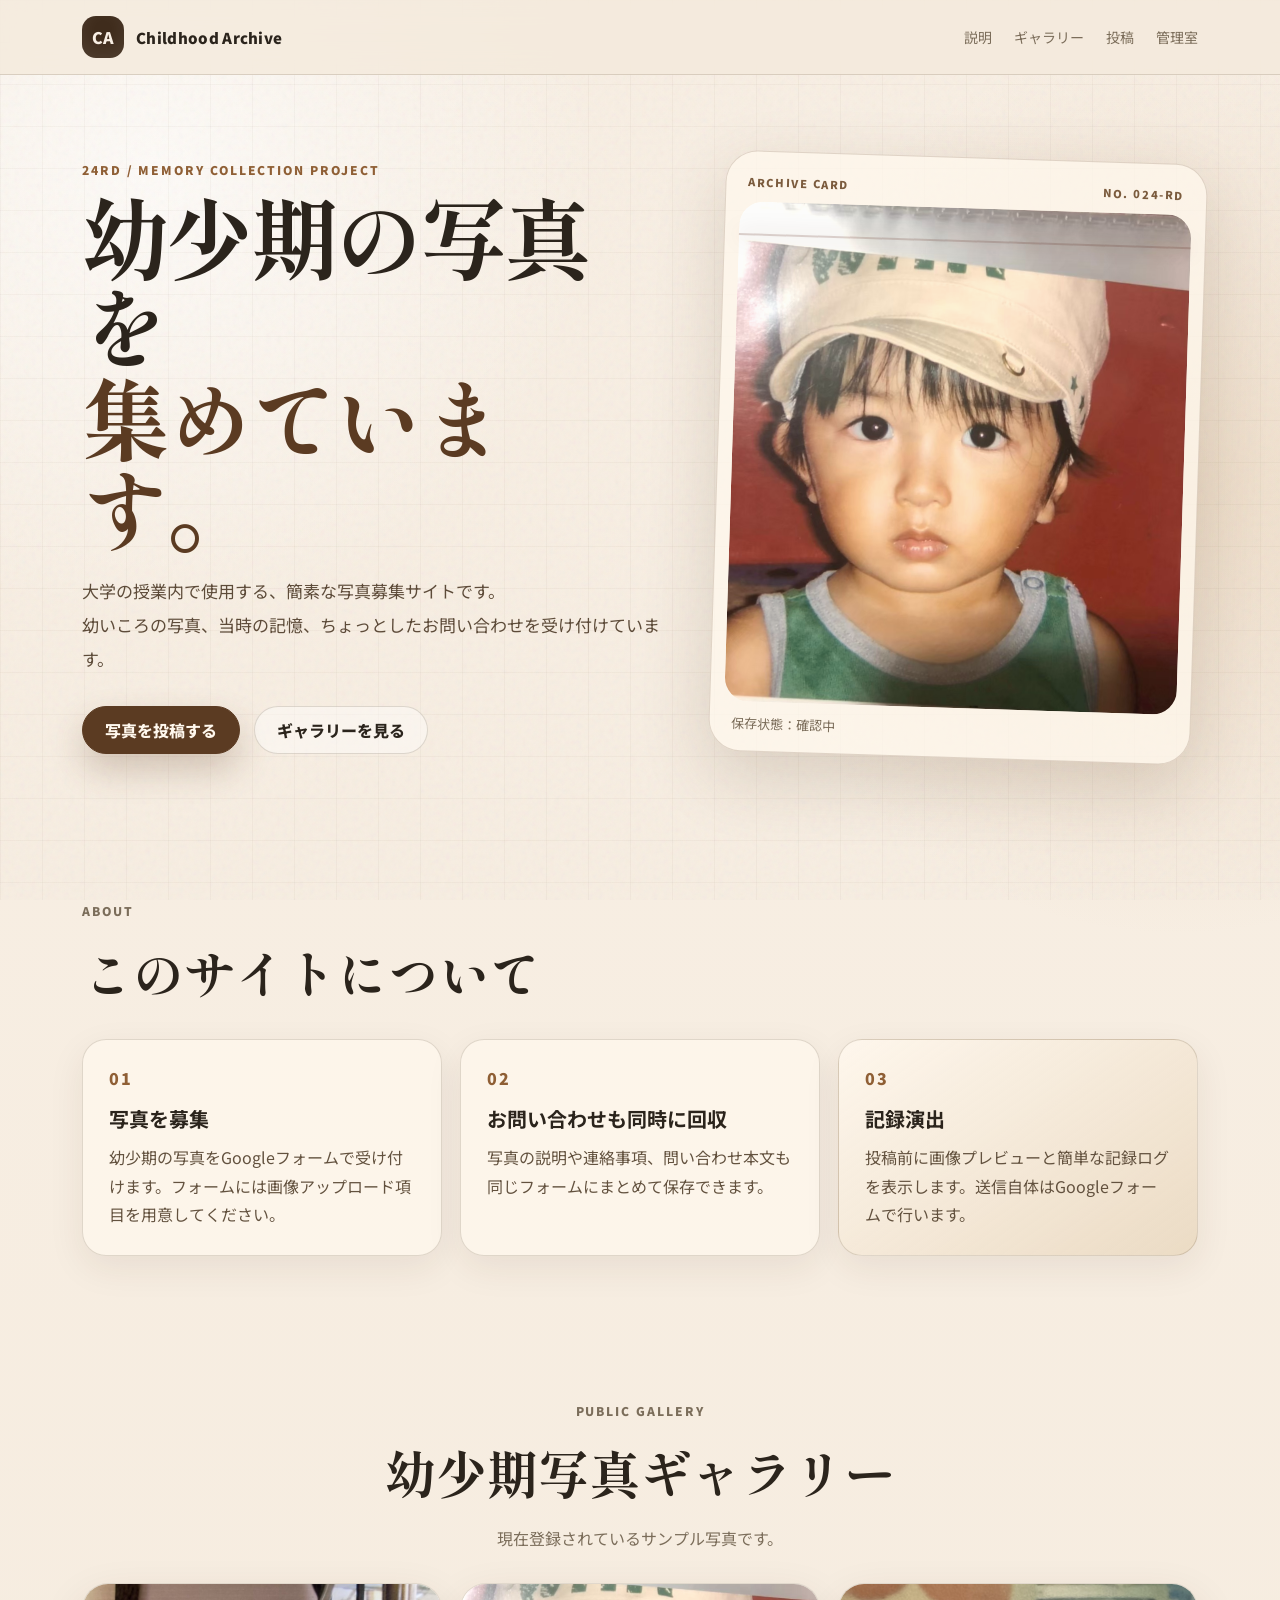
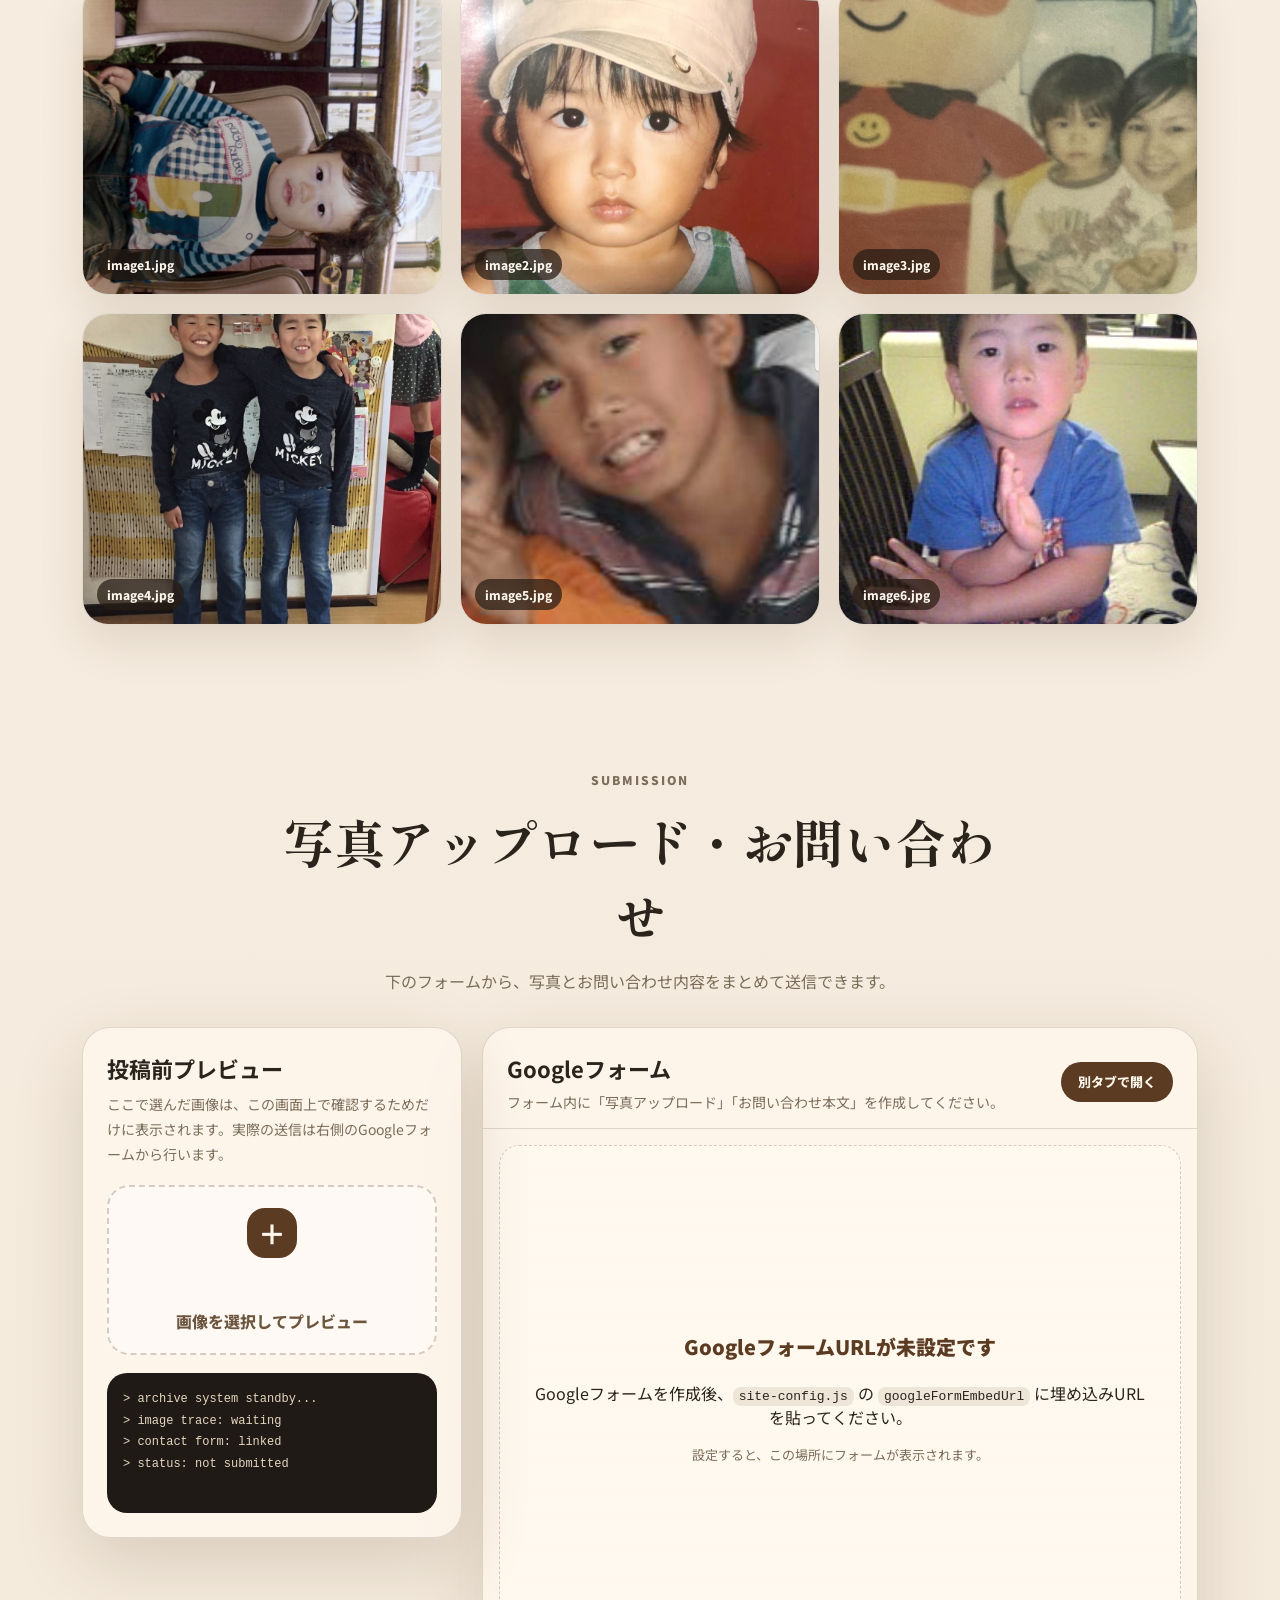
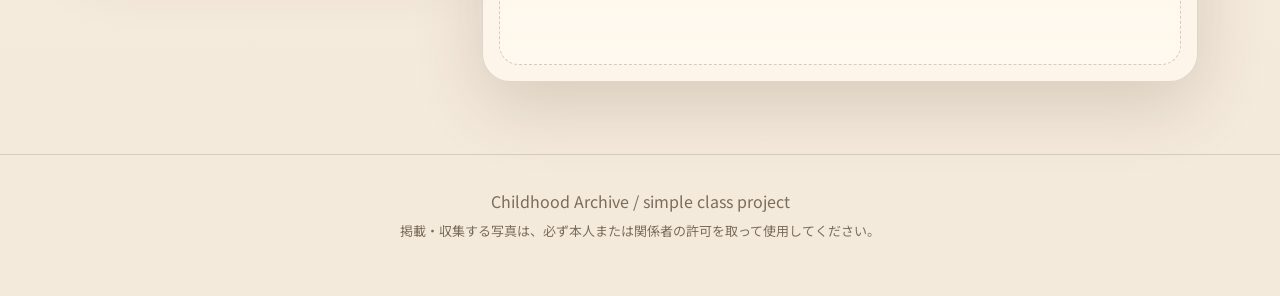
==== index.html @ 64fce832 "first commit" ====
<!doctype html>
<html lang="ja">
<head>
  <meta charset="utf-8" />
  <meta name="viewport" content="width=device-width, initial-scale=1" />
  <title>幼少期写真収集室｜Childhood Archive</title>
  <meta name="description" content="授業用の幼少期写真募集サイトです。写真とお問い合わせをGoogleフォームで受け付けます。" />
  <link rel="preconnect" href="https://fonts.googleapis.com">
  <link rel="preconnect" href="https://fonts.gstatic.com" crossorigin>
  <link href="https://fonts.googleapis.com/css2?family=Noto+Sans+JP:wght@400;500;700;900&family=Shippori+Mincho:wght@500;700&display=swap" rel="stylesheet">
  <link rel="stylesheet" href="style.css" />
</head>
<body>
  <div class="grain" aria-hidden="true"></div>

  <header class="site-header">
    <nav class="nav">
      <a class="brand" href="#top" aria-label="Childhood Archive ホーム">
        <span class="brand-mark">CA</span>
        <span class="brand-text">Childhood Archive</span>
      </a>
      <div class="nav-links">
        <a href="#about">説明</a>
        <a href="#gallery">ギャラリー</a>
        <a href="#submit">投稿</a>
        <a href="admin/">管理室</a>
      </div>
    </nav>
  </header>

  <main id="top">
    <section class="hero">
      <div class="hero-copy">
        <p class="eyebrow">24RD / MEMORY COLLECTION PROJECT</p>
        <h1>幼少期の写真を<br><span>集めています。</span></h1>
        <p class="lead">
          大学の授業内で使用する、簡素な写真募集サイトです。<br>
          幼いころの写真、当時の記憶、ちょっとしたお問い合わせを受け付けています。
        </p>
        <div class="hero-actions">
          <a class="button primary" href="#submit">写真を投稿する</a>
          <a class="button ghost" href="#gallery">ギャラリーを見る</a>
        </div>
      </div>

      <div class="hero-card" aria-label="記録カード">
        <div class="card-topline">
          <span>ARCHIVE CARD</span>
          <span>NO. 024-RD</span>
        </div>
        <img src="assets/images/image2.jpg" alt="幼少期写真のサンプル" />
        <div class="scan-line"></div>
        <p>保存状態：確認中</p>
      </div>
    </section>

    <section id="about" class="section about-section">
      <div class="section-heading">
        <p class="eyebrow">ABOUT</p>
        <h2>このサイトについて</h2>
      </div>
      <div class="about-grid">
        <article class="info-card">
          <span class="number">01</span>
          <h3>写真を募集</h3>
          <p>幼少期の写真をGoogleフォームで受け付けます。フォームには画像アップロード項目を用意してください。</p>
        </article>
        <article class="info-card">
          <span class="number">02</span>
          <h3>お問い合わせも同時に回収</h3>
          <p>写真の説明や連絡事項、問い合わせ本文も同じフォームにまとめて保存できます。</p>
        </article>
        <article class="info-card suspicious">
          <span class="number">03</span>
          <h3>記録演出</h3>
          <p>投稿前に画像プレビューと簡単な記録ログを表示します。送信自体はGoogleフォームで行います。</p>
        </article>
      </div>
    </section>

    <section id="gallery" class="section gallery-section">
      <div class="section-heading center">
        <p class="eyebrow">PUBLIC GALLERY</p>
        <h2>幼少期写真ギャラリー</h2>
        <p>現在登録されているサンプル写真です。</p>
      </div>
      <div class="gallery-grid">
        <figure class="photo-card"><img src="assets/images/image1.jpg" alt="幼少期写真 1"><figcaption>image1.jpg</figcaption></figure>
        <figure class="photo-card"><img src="assets/images/image2.jpg" alt="幼少期写真 2"><figcaption>image2.jpg</figcaption></figure>
        <figure class="photo-card"><img src="assets/images/image3.jpg" alt="幼少期写真 3"><figcaption>image3.jpg</figcaption></figure>
        <figure class="photo-card"><img src="assets/images/image4.jpg" alt="幼少期写真 4"><figcaption>image4.jpg</figcaption></figure>
        <figure class="photo-card"><img src="assets/images/image5.jpg" alt="幼少期写真 5"><figcaption>image5.jpg</figcaption></figure>
        <figure class="photo-card"><img src="assets/images/image6.jpg" alt="幼少期写真 6"><figcaption>image6.jpg</figcaption></figure>
      </div>
    </section>

    <section id="submit" class="section submit-section">
      <div class="section-heading center">
        <p class="eyebrow">SUBMISSION</p>
        <h2>写真アップロード・お問い合わせ</h2>
        <p>下のフォームから、写真とお問い合わせ内容をまとめて送信できます。</p>
      </div>

      <div class="submit-layout">
        <aside class="preview-panel">
          <h3>投稿前プレビュー</h3>
          <p class="muted">ここで選んだ画像は、この画面上で確認するためだけに表示されます。実際の送信は右側のGoogleフォームから行います。</p>

          <label class="upload-preview" for="localPreviewInput">
            <input id="localPreviewInput" type="file" accept="image/*" />
            <span class="upload-icon">＋</span>
            <span>画像を選択してプレビュー</span>
          </label>

          <div class="local-preview" id="localPreview" hidden>
            <img id="localPreviewImage" alt="選択した画像のプレビュー" />
            <div class="local-preview-meta">
              <strong id="localPreviewName">selected image</strong>
              <small id="localPreviewSize">0 KB</small>
            </div>
          </div>

          <div class="terminal" aria-label="記録ログ">
            <p>> archive system standby...</p>
            <p>> image trace: waiting</p>
            <p>> contact form: linked</p>
            <p id="terminalMessage">> status: not submitted</p>
          </div>
        </aside>

        <div class="form-panel">
          <div class="form-topbar">
            <div>
              <h3>Googleフォーム</h3>
              <p>フォーム内に「写真アップロード」「お問い合わせ本文」を作成してください。</p>
            </div>
            <a class="button small" id="openFormButton" href="#" target="_blank" rel="noopener">別タブで開く</a>
          </div>

          <div class="form-frame-wrap" id="formFrameWrap">
            <div class="form-placeholder" id="formPlaceholder">
              <p class="placeholder-title">GoogleフォームURLが未設定です</p>
              <p>Googleフォームを作成後、<code>site-config.js</code> の <code>googleFormEmbedUrl</code> に埋め込みURLを貼ってください。</p>
              <p class="mini-note">設定すると、この場所にフォームが表示されます。</p>
            </div>
            <iframe id="googleFormFrame" title="写真アップロード・お問い合わせフォーム" loading="lazy" hidden>読み込んでいます...</iframe>
          </div>
        </div>
      </div>
    </section>
  </main>

  <footer class="footer">
    <p>Childhood Archive / simple class project</p>
    <p class="footer-note">掲載・収集する写真は、必ず本人または関係者の許可を取って使用してください。</p>
  </footer>

  <script src="site-config.js"></script>
  <script src="script.js"></script>
</body>
</html>
---- style.css ----
:root {
  --bg: #f4eadc;
  --bg-deep: #d8c4a8;
  --paper: #fff8ee;
  --paper-2: #efe0ca;
  --text: #2b241c;
  --muted: #7b6d5a;
  --line: rgba(72, 51, 30, .16);
  --accent: #8f5f35;
  --accent-dark: #5b3b22;
  --shadow: 0 24px 70px rgba(70, 44, 20, .16);
  --radius: 24px;
}

* { box-sizing: border-box; }
html { scroll-behavior: smooth; }
body {
  margin: 0;
  font-family: "Noto Sans JP", system-ui, sans-serif;
  color: var(--text);
  background:
    radial-gradient(circle at 12% 5%, rgba(255,255,255,.72), transparent 28rem),
    radial-gradient(circle at 92% 14%, rgba(194,142,82,.18), transparent 28rem),
    linear-gradient(180deg, #f8efe4, var(--bg));
  min-height: 100vh;
}

body::before {
  content: "";
  position: fixed;
  inset: 0;
  background-image:
    linear-gradient(rgba(71, 45, 23, .03) 1px, transparent 1px),
    linear-gradient(90deg, rgba(71, 45, 23, .03) 1px, transparent 1px);
  background-size: 42px 42px;
  pointer-events: none;
  z-index: -2;
}

.grain {
  position: fixed;
  inset: 0;
  opacity: .22;
  pointer-events: none;
  z-index: -1;
  background-image: url("data:image/svg+xml,%3Csvg viewBox='0 0 220 220' xmlns='http://www.w3.org/2000/svg'%3E%3Cfilter id='noiseFilter'%3E%3CfeTurbulence type='fractalNoise' baseFrequency='.75' numOctaves='3' stitchTiles='stitch'/%3E%3C/filter%3E%3Crect width='100%25' height='100%25' filter='url(%23noiseFilter)' opacity='.25'/%3E%3C/svg%3E");
}

img { max-width: 100%; display: block; }
a { color: inherit; text-decoration: none; }

.site-header {
  position: sticky;
  top: 0;
  z-index: 20;
  backdrop-filter: blur(14px);
  background: rgba(244, 234, 220, .78);
  border-bottom: 1px solid var(--line);
}
.nav {
  max-width: 1160px;
  margin: 0 auto;
  min-height: 74px;
  display: flex;
  align-items: center;
  justify-content: space-between;
  padding: 0 22px;
}
.brand { display: flex; gap: 12px; align-items: center; font-weight: 900; letter-spacing: .02em; }
.brand-mark {
  width: 42px;
  height: 42px;
  display: grid;
  place-items: center;
  border-radius: 14px;
  background: #3f2c1c;
  color: #f8efe4;
  box-shadow: inset 0 -8px 18px rgba(255,255,255,.08);
}
.brand-text { font-size: 15px; }
.nav-links { display: flex; gap: 22px; font-size: 14px; color: var(--muted); }
.nav-links a:hover { color: var(--text); }

.hero {
  max-width: 1160px;
  margin: 0 auto;
  padding: 82px 22px 70px;
  display: grid;
  grid-template-columns: 1.1fr .9fr;
  gap: 46px;
  align-items: center;
}
.eyebrow {
  margin: 0 0 12px;
  font-size: 12px;
  font-weight: 900;
  letter-spacing: .16em;
  color: var(--accent);
}
h1, h2, h3, p { margin-top: 0; }
h1 {
  margin-bottom: 22px;
  font-family: "Shippori Mincho", serif;
  font-size: clamp(46px, 7vw, 88px);
  line-height: 1.03;
  letter-spacing: -.04em;
}
h1 span { color: var(--accent-dark); }
.lead { font-size: 17px; line-height: 2; color: #5d4b39; margin-bottom: 30px; }
.hero-actions { display: flex; gap: 14px; flex-wrap: wrap; }
.button {
  display: inline-flex;
  align-items: center;
  justify-content: center;
  min-height: 48px;
  padding: 0 22px;
  border-radius: 999px;
  border: 1px solid var(--line);
  font-weight: 800;
  transition: .18s ease;
}
.button.primary { background: var(--accent-dark); color: #fff8ee; border-color: var(--accent-dark); box-shadow: 0 16px 34px rgba(91, 59, 34, .24); }
.button.ghost { background: rgba(255,255,255,.42); }
.button.small { min-height: 40px; padding: 0 16px; font-size: 13px; background: var(--accent-dark); color: #fff7ec; }
.button:hover { transform: translateY(-2px); }

.hero-card {
  position: relative;
  overflow: hidden;
  border-radius: 32px;
  padding: 14px;
  background: rgba(255, 248, 238, .72);
  border: 1px solid rgba(88, 59, 35, .18);
  box-shadow: var(--shadow);
  transform: rotate(1.8deg);
}
.card-topline {
  display: flex;
  justify-content: space-between;
  font-size: 11px;
  font-weight: 900;
  letter-spacing: .14em;
  color: #7b5b3d;
  padding: 8px 8px 12px;
}
.hero-card img {
  width: 100%;
  height: 500px;
  object-fit: cover;
  object-position: center;
  border-radius: 24px;
  filter: sepia(.12) contrast(.98);
}
.hero-card p {
  margin: 12px 8px 4px;
  color: var(--muted);
  font-size: 13px;
}
.scan-line {
  position: absolute;
  left: 14px;
  right: 14px;
  top: 82px;
  height: 2px;
  background: rgba(93, 42, 30, .22);
  box-shadow: 0 0 20px rgba(93, 42, 30, .35);
  animation: scan 4.8s linear infinite;
}
@keyframes scan { 0% { transform: translateY(0); opacity: 0; } 12% { opacity: 1; } 88% { opacity: 1; } 100% { transform: translateY(430px); opacity: 0; } }

.section { max-width: 1160px; margin: 0 auto; padding: 72px 22px; }
.section-heading { max-width: 720px; margin-bottom: 30px; }
.section-heading.center { margin-left: auto; margin-right: auto; text-align: center; }
.section-heading h2 {
  font-family: "Shippori Mincho", serif;
  font-size: clamp(32px, 4vw, 52px);
  margin-bottom: 14px;
}
.section-heading p { color: var(--muted); line-height: 1.9; }

.about-grid { display: grid; grid-template-columns: repeat(3, 1fr); gap: 18px; }
.info-card {
  background: rgba(255, 248, 238, .7);
  border: 1px solid var(--line);
  border-radius: var(--radius);
  padding: 26px;
  box-shadow: 0 12px 36px rgba(70,44,20,.08);
}
.info-card .number { color: var(--accent); font-weight: 900; letter-spacing: .12em; }
.info-card h3 { margin: 14px 0 10px; font-size: 20px; }
.info-card p { margin-bottom: 0; line-height: 1.8; color: #63523f; }
.info-card.suspicious { background: linear-gradient(145deg, rgba(255,248,238,.82), rgba(229,209,180,.64)); }

.gallery-grid { display: grid; grid-template-columns: repeat(3, 1fr); gap: 18px; }
.photo-card {
  margin: 0;
  position: relative;
  overflow: hidden;
  border-radius: 26px;
  background: #fff8ee;
  border: 1px solid var(--line);
  box-shadow: 0 18px 46px rgba(70,44,20,.12);
}
.photo-card img {
  width: 100%;
  height: 310px;
  object-fit: cover;
  filter: sepia(.08) saturate(.92);
  transition: transform .35s ease, filter .35s ease;
}
.photo-card:hover img { transform: scale(1.04); filter: sepia(.2) saturate(.8) contrast(1.05); }
.photo-card figcaption {
  position: absolute;
  left: 14px;
  bottom: 14px;
  padding: 7px 10px;
  border-radius: 999px;
  background: rgba(40, 29, 20, .72);
  color: #fff8ee;
  font-size: 12px;
  font-weight: 800;
}

.submit-layout {
  display: grid;
  grid-template-columns: 380px 1fr;
  gap: 20px;
  align-items: start;
}
.preview-panel, .form-panel {
  border-radius: 28px;
  border: 1px solid var(--line);
  background: rgba(255,248,238,.76);
  box-shadow: var(--shadow);
  overflow: hidden;
}
.preview-panel { padding: 24px; position: sticky; top: 94px; }
.preview-panel h3, .form-panel h3 { margin-bottom: 8px; font-size: 22px; }
.muted { color: var(--muted); line-height: 1.8; font-size: 14px; }
.upload-preview {
  margin: 18px 0;
  min-height: 170px;
  display: grid;
  place-items: center;
  gap: 10px;
  text-align: center;
  border: 2px dashed rgba(91, 59, 34, .24);
  border-radius: 22px;
  background: rgba(255,255,255,.42);
  cursor: pointer;
  color: #6c563f;
  font-weight: 800;
}
.upload-preview input { display: none; }
.upload-icon {
  width: 50px;
  height: 50px;
  border-radius: 18px;
  display: grid;
  place-items: center;
  background: var(--accent-dark);
  color: #fff7ec;
  font-size: 28px;
}
.local-preview {
  border-radius: 22px;
  overflow: hidden;
  border: 1px solid var(--line);
  background: #fff8ee;
  margin-bottom: 18px;
}
.local-preview img { width: 100%; height: 230px; object-fit: cover; filter: grayscale(.3) contrast(1.08) brightness(.92); }
.local-preview-meta { padding: 12px; display: flex; justify-content: space-between; gap: 10px; color: var(--muted); }
.local-preview-meta strong { color: var(--text); font-size: 13px; word-break: break-all; }
.terminal {
  background: #1f1a15;
  color: #e6d6bf;
  border-radius: 20px;
  padding: 16px;
  font-family: ui-monospace, SFMono-Regular, Menlo, Consolas, monospace;
  font-size: 12px;
  line-height: 1.8;
  min-height: 140px;
}
.terminal p { margin: 0; }

.form-topbar {
  display: flex;
  align-items: center;
  justify-content: space-between;
  gap: 14px;
  padding: 24px 24px 16px;
  border-bottom: 1px solid var(--line);
}
.form-topbar p { margin: 0; color: var(--muted); font-size: 14px; }
.form-frame-wrap { padding: 16px; }
.form-frame-wrap iframe {
  width: 100%;
  min-height: 780px;
  border: 0;
  border-radius: 20px;
  background: white;
}
.form-placeholder {
  min-height: 520px;
  display: grid;
  place-content: center;
  text-align: center;
  padding: 32px;
  border-radius: 20px;
  background:
    linear-gradient(rgba(255,248,238,.84), rgba(255,248,238,.84)),
    repeating-linear-gradient(0deg, transparent, transparent 28px, rgba(91,59,34,.06) 29px);
  border: 1px dashed rgba(91,59,34,.24);
}
.placeholder-title { font-weight: 900; font-size: 20px; color: var(--accent-dark); }
.form-placeholder code { background: rgba(91,59,34,.1); padding: 2px 6px; border-radius: 8px; }
.mini-note { color: var(--muted); font-size: 13px; }

.footer {
  text-align: center;
  border-top: 1px solid var(--line);
  padding: 34px 20px 48px;
  color: var(--muted);
}
.footer p { margin: 0 0 8px; }
.footer-note { font-size: 13px; }

@media (max-width: 900px) {
  .nav { align-items: flex-start; flex-direction: column; padding: 14px 18px; gap: 12px; }
  .nav-links { flex-wrap: wrap; gap: 14px; }
  .hero, .submit-layout { grid-template-columns: 1fr; }
  .hero { padding-top: 48px; }
  .hero-card { transform: none; }
  .hero-card img { height: 420px; }
  .about-grid, .gallery-grid { grid-template-columns: 1fr 1fr; }
  .preview-panel { position: static; }
}

@media (max-width: 620px) {
  .section { padding: 54px 16px; }
  .hero { padding: 46px 16px; }
  .about-grid, .gallery-grid { grid-template-columns: 1fr; }
  .photo-card img { height: 360px; }
  .form-topbar { flex-direction: column; align-items: flex-start; }
}
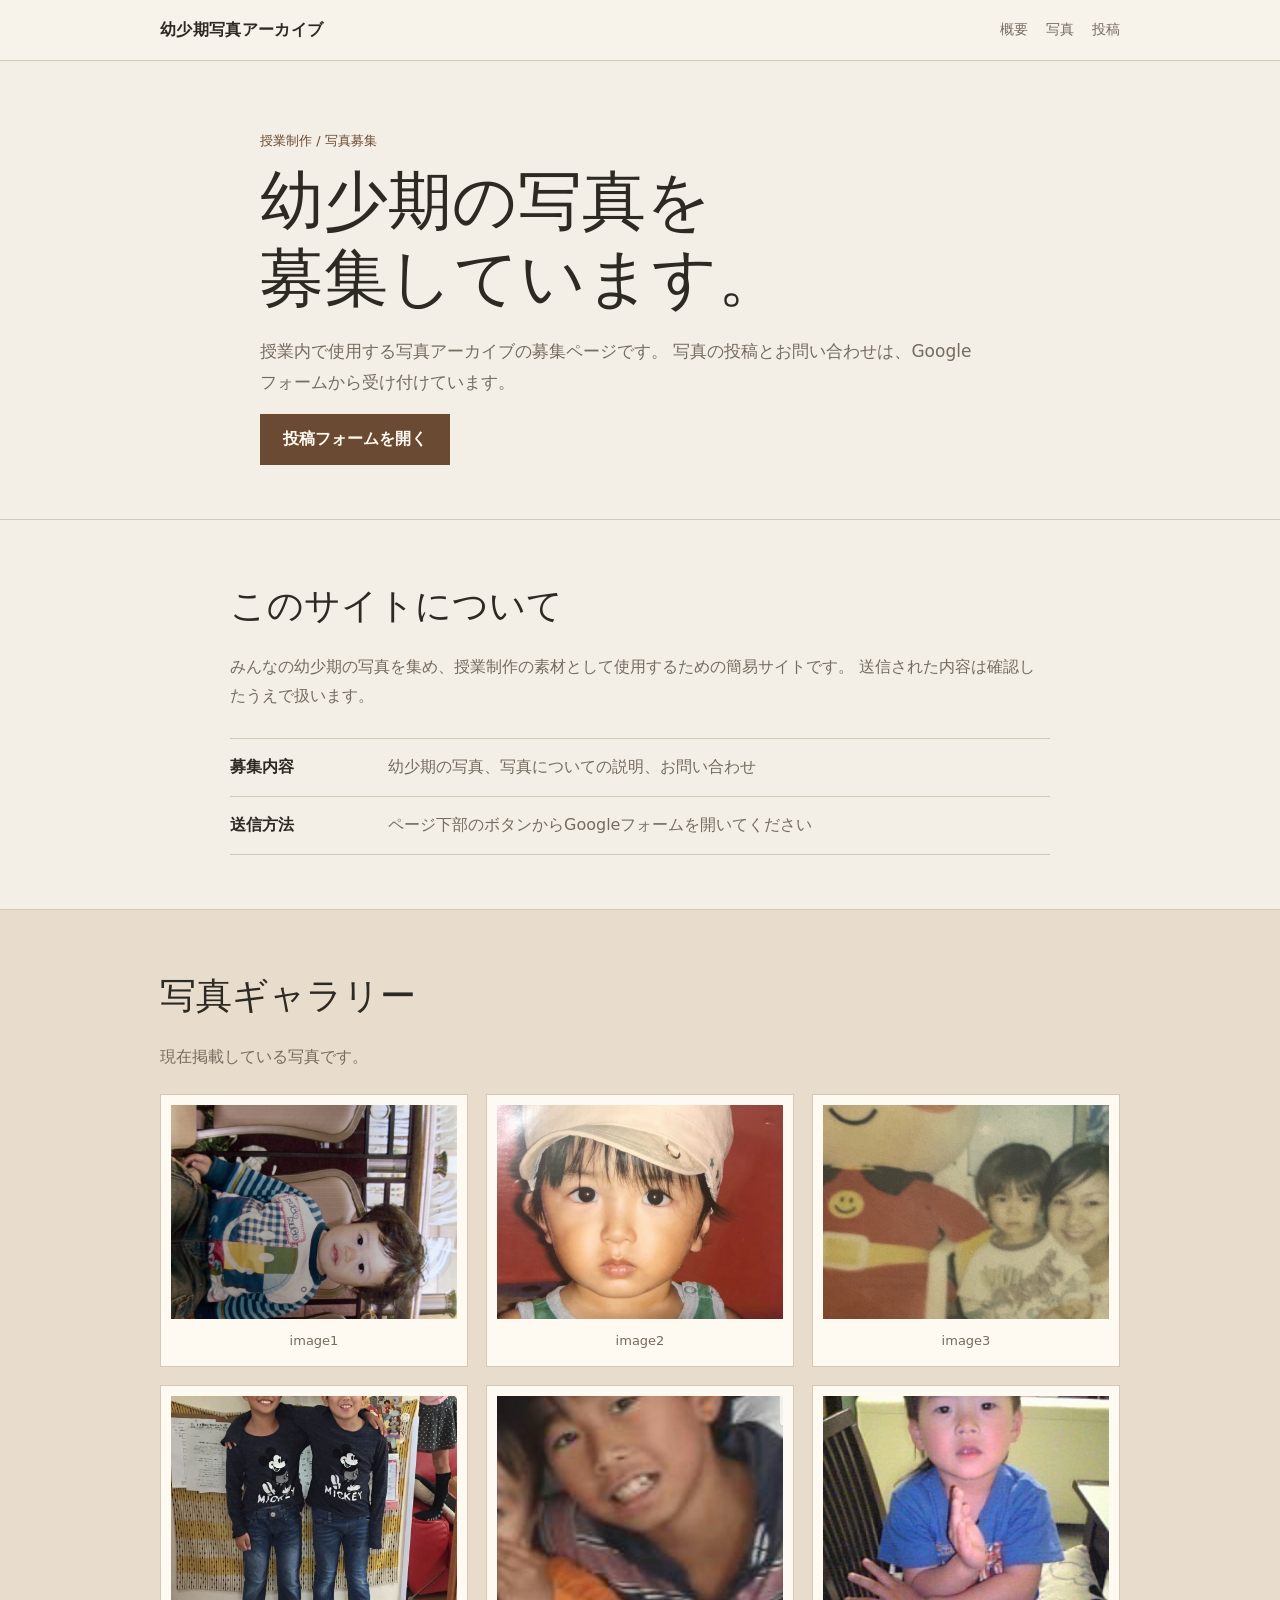
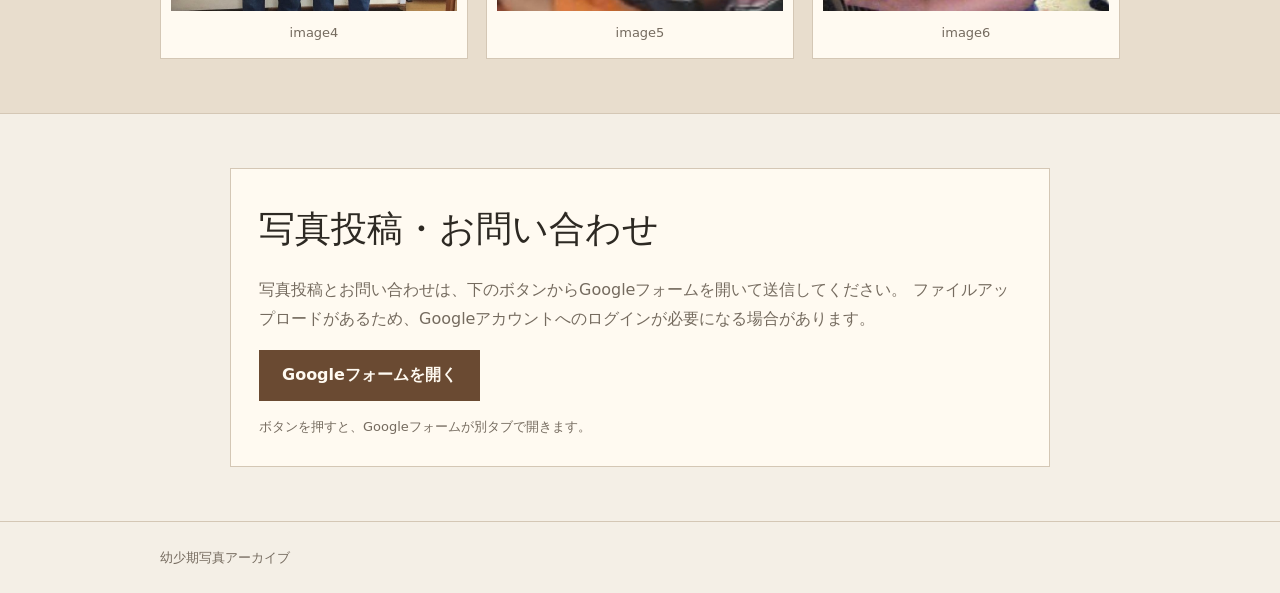
==== commit 54746555: "a" ====
--- a/index.html
+++ b/index.html
@@ -1,161 +1,94 @@
 <!doctype html>
 <html lang="ja">
 <head>
-  <meta charset="utf-8" />
-  <meta name="viewport" content="width=device-width, initial-scale=1" />
-  <title>幼少期写真収集室｜Childhood Archive</title>
-  <meta name="description" content="授業用の幼少期写真募集サイトです。写真とお問い合わせをGoogleフォームで受け付けます。" />
-  <link rel="preconnect" href="https://fonts.googleapis.com">
-  <link rel="preconnect" href="https://fonts.gstatic.com" crossorigin>
-  <link href="https://fonts.googleapis.com/css2?family=Noto+Sans+JP:wght@400;500;700;900&family=Shippori+Mincho:wght@500;700&display=swap" rel="stylesheet">
-  <link rel="stylesheet" href="style.css" />
+  <meta charset="utf-8">
+  <meta name="viewport" content="width=device-width, initial-scale=1">
+  <title>幼少期写真アーカイブ</title>
+  <meta name="description" content="授業制作で使用する幼少期写真の募集ページです。">
+  <link rel="stylesheet" href="./style.css">
 </head>
 <body>
-  <div class="grain" aria-hidden="true"></div>
-
   <header class="site-header">
-    <nav class="nav">
-      <a class="brand" href="#top" aria-label="Childhood Archive ホーム">
-        <span class="brand-mark">CA</span>
-        <span class="brand-text">Childhood Archive</span>
-      </a>
-      <div class="nav-links">
-        <a href="#about">説明</a>
-        <a href="#gallery">ギャラリー</a>
-        <a href="#submit">投稿</a>
-        <a href="admin/">管理室</a>
-      </div>
-    </nav>
+    <div class="container header-inner">
+      <a class="site-title" href="#top">幼少期写真アーカイブ</a>
+      <nav class="nav" aria-label="ページ内メニュー">
+        <a href="#about">概要</a>
+        <a href="#gallery">写真</a>
+        <a href="#post">投稿</a>
+      </nav>
+    </div>
   </header>
 
   <main id="top">
     <section class="hero">
-      <div class="hero-copy">
-        <p class="eyebrow">24RD / MEMORY COLLECTION PROJECT</p>
-        <h1>幼少期の写真を<br><span>集めています。</span></h1>
+      <div class="container hero-inner">
+        <p class="small-label">授業制作 / 写真募集</p>
+        <h1>幼少期の写真を<br>募集しています。</h1>
         <p class="lead">
-          大学の授業内で使用する、簡素な写真募集サイトです。<br>
-          幼いころの写真、当時の記憶、ちょっとしたお問い合わせを受け付けています。
+          授業内で使用する写真アーカイブの募集ページです。
+          写真の投稿とお問い合わせは、Googleフォームから受け付けています。
         </p>
-        <div class="hero-actions">
-          <a class="button primary" href="#submit">写真を投稿する</a>
-          <a class="button ghost" href="#gallery">ギャラリーを見る</a>
-        </div>
-      </div>
-
-      <div class="hero-card" aria-label="記録カード">
-        <div class="card-topline">
-          <span>ARCHIVE CARD</span>
-          <span>NO. 024-RD</span>
-        </div>
-        <img src="assets/images/image2.jpg" alt="幼少期写真のサンプル" />
-        <div class="scan-line"></div>
-        <p>保存状態：確認中</p>
+        <a class="button" id="openFormTop" href="#post">投稿フォームを開く</a>
       </div>
     </section>
 
-    <section id="about" class="section about-section">
-      <div class="section-heading">
-        <p class="eyebrow">ABOUT</p>
+    <section id="about" class="section">
+      <div class="container text-block">
         <h2>このサイトについて</h2>
-      </div>
-      <div class="about-grid">
-        <article class="info-card">
-          <span class="number">01</span>
-          <h3>写真を募集</h3>
-          <p>幼少期の写真をGoogleフォームで受け付けます。フォームには画像アップロード項目を用意してください。</p>
-        </article>
-        <article class="info-card">
-          <span class="number">02</span>
-          <h3>お問い合わせも同時に回収</h3>
-          <p>写真の説明や連絡事項、問い合わせ本文も同じフォームにまとめて保存できます。</p>
-        </article>
-        <article class="info-card suspicious">
-          <span class="number">03</span>
-          <h3>記録演出</h3>
-          <p>投稿前に画像プレビューと簡単な記録ログを表示します。送信自体はGoogleフォームで行います。</p>
-        </article>
+        <p>
+          みんなの幼少期の写真を集め、授業制作の素材として使用するための簡易サイトです。
+          送信された内容は確認したうえで扱います。
+        </p>
+        <dl class="info-list">
+          <div>
+            <dt>募集内容</dt>
+            <dd>幼少期の写真、写真についての説明、お問い合わせ</dd>
+          </div>
+          <div>
+            <dt>送信方法</dt>
+            <dd>ページ下部のボタンからGoogleフォームを開いてください</dd>
+          </div>
+        </dl>
       </div>
     </section>
 
     <section id="gallery" class="section gallery-section">
-      <div class="section-heading center">
-        <p class="eyebrow">PUBLIC GALLERY</p>
-        <h2>幼少期写真ギャラリー</h2>
-        <p>現在登録されているサンプル写真です。</p>
-      </div>
-      <div class="gallery-grid">
-        <figure class="photo-card"><img src="assets/images/image1.jpg" alt="幼少期写真 1"><figcaption>image1.jpg</figcaption></figure>
-        <figure class="photo-card"><img src="assets/images/image2.jpg" alt="幼少期写真 2"><figcaption>image2.jpg</figcaption></figure>
-        <figure class="photo-card"><img src="assets/images/image3.jpg" alt="幼少期写真 3"><figcaption>image3.jpg</figcaption></figure>
-        <figure class="photo-card"><img src="assets/images/image4.jpg" alt="幼少期写真 4"><figcaption>image4.jpg</figcaption></figure>
-        <figure class="photo-card"><img src="assets/images/image5.jpg" alt="幼少期写真 5"><figcaption>image5.jpg</figcaption></figure>
-        <figure class="photo-card"><img src="assets/images/image6.jpg" alt="幼少期写真 6"><figcaption>image6.jpg</figcaption></figure>
+      <div class="container">
+        <div class="section-head">
+          <h2>写真ギャラリー</h2>
+          <p>現在掲載している写真です。</p>
+        </div>
+        <div class="gallery" aria-label="幼少期写真ギャラリー">
+          <figure><img src="./assets/images/image1.jpg" alt="幼少期写真 1"><figcaption>image1</figcaption></figure>
+          <figure><img src="./assets/images/image2.jpg" alt="幼少期写真 2"><figcaption>image2</figcaption></figure>
+          <figure><img src="./assets/images/image3.jpg" alt="幼少期写真 3"><figcaption>image3</figcaption></figure>
+          <figure><img src="./assets/images/image4.jpg" alt="幼少期写真 4"><figcaption>image4</figcaption></figure>
+          <figure><img src="./assets/images/image5.jpg" alt="幼少期写真 5"><figcaption>image5</figcaption></figure>
+          <figure><img src="./assets/images/image6.jpg" alt="幼少期写真 6"><figcaption>image6</figcaption></figure>
+        </div>
       </div>
     </section>
 
-    <section id="submit" class="section submit-section">
-      <div class="section-heading center">
-        <p class="eyebrow">SUBMISSION</p>
-        <h2>写真アップロード・お問い合わせ</h2>
-        <p>下のフォームから、写真とお問い合わせ内容をまとめて送信できます。</p>
-      </div>
-
-      <div class="submit-layout">
-        <aside class="preview-panel">
-          <h3>投稿前プレビュー</h3>
-          <p class="muted">ここで選んだ画像は、この画面上で確認するためだけに表示されます。実際の送信は右側のGoogleフォームから行います。</p>
-
-          <label class="upload-preview" for="localPreviewInput">
-            <input id="localPreviewInput" type="file" accept="image/*" />
-            <span class="upload-icon">＋</span>
-            <span>画像を選択してプレビュー</span>
-          </label>
-
-          <div class="local-preview" id="localPreview" hidden>
-            <img id="localPreviewImage" alt="選択した画像のプレビュー" />
-            <div class="local-preview-meta">
-              <strong id="localPreviewName">selected image</strong>
-              <small id="localPreviewSize">0 KB</small>
-            </div>
-          </div>
-
-          <div class="terminal" aria-label="記録ログ">
-            <p>> archive system standby...</p>
-            <p>> image trace: waiting</p>
-            <p>> contact form: linked</p>
-            <p id="terminalMessage">> status: not submitted</p>
-          </div>
-        </aside>
-
-        <div class="form-panel">
-          <div class="form-topbar">
-            <div>
-              <h3>Googleフォーム</h3>
-              <p>フォーム内に「写真アップロード」「お問い合わせ本文」を作成してください。</p>
-            </div>
-            <a class="button small" id="openFormButton" href="#" target="_blank" rel="noopener">別タブで開く</a>
-          </div>
-
-          <div class="form-frame-wrap" id="formFrameWrap">
-            <div class="form-placeholder" id="formPlaceholder">
-              <p class="placeholder-title">GoogleフォームURLが未設定です</p>
-              <p>Googleフォームを作成後、<code>site-config.js</code> の <code>googleFormEmbedUrl</code> に埋め込みURLを貼ってください。</p>
-              <p class="mini-note">設定すると、この場所にフォームが表示されます。</p>
-            </div>
-            <iframe id="googleFormFrame" title="写真アップロード・お問い合わせフォーム" loading="lazy" hidden>読み込んでいます...</iframe>
-          </div>
-        </div>
+    <section id="post" class="section">
+      <div class="container form-box">
+        <h2>写真投稿・お問い合わせ</h2>
+        <p>
+          写真投稿とお問い合わせは、下のボタンからGoogleフォームを開いて送信してください。
+          ファイルアップロードがあるため、Googleアカウントへのログインが必要になる場合があります。
+        </p>
+        <a class="button" id="openFormMain" href="#">Googleフォームを開く</a>
+        <p class="form-status" id="formStatus">フォームURLを確認しています。</p>
       </div>
     </section>
   </main>
 
   <footer class="footer">
-    <p>Childhood Archive / simple class project</p>
-    <p class="footer-note">掲載・収集する写真は、必ず本人または関係者の許可を取って使用してください。</p>
+    <div class="container">
+      <p>幼少期写真アーカイブ</p>
+    </div>
   </footer>
 
-  <script src="site-config.js"></script>
-  <script src="script.js"></script>
+  <script src="./site-config.js"></script>
+  <script src="./script.js"></script>
 </body>
 </html>
--- a/style.css
+++ b/style.css
@@ -1,346 +1,179 @@
 :root {
-  --bg: #f4eadc;
-  --bg-deep: #d8c4a8;
-  --paper: #fff8ee;
-  --paper-2: #efe0ca;
-  --text: #2b241c;
-  --muted: #7b6d5a;
-  --line: rgba(72, 51, 30, .16);
-  --accent: #8f5f35;
-  --accent-dark: #5b3b22;
-  --shadow: 0 24px 70px rgba(70, 44, 20, .16);
-  --radius: 24px;
+  --bg: #f4efe6;
+  --paper: #fffaf1;
+  --paper-dark: #e8ddcd;
+  --text: #2d2923;
+  --sub: #756b5f;
+  --line: #d4c7b5;
+  --accent: #6a4a32;
 }
 
 * { box-sizing: border-box; }
 html { scroll-behavior: smooth; }
 body {
   margin: 0;
-  font-family: "Noto Sans JP", system-ui, sans-serif;
   color: var(--text);
-  background:
-    radial-gradient(circle at 12% 5%, rgba(255,255,255,.72), transparent 28rem),
-    radial-gradient(circle at 92% 14%, rgba(194,142,82,.18), transparent 28rem),
-    linear-gradient(180deg, #f8efe4, var(--bg));
-  min-height: 100vh;
+  background: var(--bg);
+  font-family: system-ui, -apple-system, BlinkMacSystemFont, "Segoe UI", sans-serif;
+  line-height: 1.8;
+}
+a { color: inherit; }
+img { display: block; max-width: 100%; }
+
+.container {
+  width: min(100% - 32px, 960px);
+  margin: 0 auto;
 }
 
-body::before {
-  content: "";
-  position: fixed;
-  inset: 0;
-  background-image:
-    linear-gradient(rgba(71, 45, 23, .03) 1px, transparent 1px),
-    linear-gradient(90deg, rgba(71, 45, 23, .03) 1px, transparent 1px);
-  background-size: 42px 42px;
-  pointer-events: none;
-  z-index: -2;
+.site-header {
+  border-bottom: 1px solid var(--line);
+  background: #f7f2ea;
+}
+.header-inner {
+  height: 60px;
+  display: flex;
+  justify-content: space-between;
+  align-items: center;
+  gap: 20px;
+}
+.site-title {
+  font-weight: 700;
+  text-decoration: none;
+  letter-spacing: .02em;
+}
+.nav {
+  display: flex;
+  gap: 18px;
+  font-size: 14px;
+  color: var(--sub);
+}
+.nav a { text-decoration: none; }
+.nav a:hover { text-decoration: underline; }
+
+.hero {
+  padding: 68px 0 54px;
+  border-bottom: 1px solid var(--line);
+}
+.hero-inner { max-width: 760px; }
+.small-label {
+  margin: 0 0 12px;
+  color: var(--accent);
+  font-size: 13px;
+}
+h1, h2, p { margin-top: 0; }
+h1 {
+  margin-bottom: 18px;
+  font-family: "Yu Mincho", "Hiragino Mincho ProN", serif;
+  font-size: clamp(38px, 7vw, 64px);
+  line-height: 1.2;
+  font-weight: 500;
+}
+h2 {
+  margin-bottom: 14px;
+  font-family: "Yu Mincho", "Hiragino Mincho ProN", serif;
+  font-size: clamp(26px, 4vw, 36px);
+  font-weight: 500;
+}
+.lead {
+  max-width: 720px;
+  color: var(--sub);
+  font-size: 17px;
 }
 
-.grain {
-  position: fixed;
-  inset: 0;
-  opacity: .22;
-  pointer-events: none;
-  z-index: -1;
-  background-image: url("data:image/svg+xml,%3Csvg viewBox='0 0 220 220' xmlns='http://www.w3.org/2000/svg'%3E%3Cfilter id='noiseFilter'%3E%3CfeTurbulence type='fractalNoise' baseFrequency='.75' numOctaves='3' stitchTiles='stitch'/%3E%3C/filter%3E%3Crect width='100%25' height='100%25' filter='url(%23noiseFilter)' opacity='.25'/%3E%3C/svg%3E");
-}
-
-img { max-width: 100%; display: block; }
-a { color: inherit; text-decoration: none; }
-
-.site-header {
-  position: sticky;
-  top: 0;
-  z-index: 20;
-  backdrop-filter: blur(14px);
-  background: rgba(244, 234, 220, .78);
-  border-bottom: 1px solid var(--line);
-}
-.nav {
-  max-width: 1160px;
-  margin: 0 auto;
-  min-height: 74px;
-  display: flex;
-  align-items: center;
-  justify-content: space-between;
-  padding: 0 22px;
-}
-.brand { display: flex; gap: 12px; align-items: center; font-weight: 900; letter-spacing: .02em; }
-.brand-mark {
-  width: 42px;
-  height: 42px;
-  display: grid;
-  place-items: center;
-  border-radius: 14px;
-  background: #3f2c1c;
-  color: #f8efe4;
-  box-shadow: inset 0 -8px 18px rgba(255,255,255,.08);
-}
-.brand-text { font-size: 15px; }
-.nav-links { display: flex; gap: 22px; font-size: 14px; color: var(--muted); }
-.nav-links a:hover { color: var(--text); }
-
-.hero {
-  max-width: 1160px;
-  margin: 0 auto;
-  padding: 82px 22px 70px;
-  display: grid;
-  grid-template-columns: 1.1fr .9fr;
-  gap: 46px;
-  align-items: center;
-}
-.eyebrow {
-  margin: 0 0 12px;
-  font-size: 12px;
-  font-weight: 900;
-  letter-spacing: .16em;
-  color: var(--accent);
-}
-h1, h2, h3, p { margin-top: 0; }
-h1 {
-  margin-bottom: 22px;
-  font-family: "Shippori Mincho", serif;
-  font-size: clamp(46px, 7vw, 88px);
-  line-height: 1.03;
-  letter-spacing: -.04em;
-}
-h1 span { color: var(--accent-dark); }
-.lead { font-size: 17px; line-height: 2; color: #5d4b39; margin-bottom: 30px; }
-.hero-actions { display: flex; gap: 14px; flex-wrap: wrap; }
 .button {
   display: inline-flex;
   align-items: center;
   justify-content: center;
-  min-height: 48px;
-  padding: 0 22px;
-  border-radius: 999px;
+  min-height: 44px;
+  padding: 10px 22px;
+  color: #fffaf1;
+  background: var(--accent);
+  border: 1px solid var(--accent);
+  text-decoration: none;
+  font-weight: 700;
+}
+.button:hover { opacity: .88; }
+
+.section { padding: 54px 0; }
+.text-block { max-width: 820px; }
+.text-block p { color: var(--sub); }
+.info-list {
+  margin: 28px 0 0;
+  border-top: 1px solid var(--line);
+}
+.info-list div {
+  display: grid;
+  grid-template-columns: 140px 1fr;
+  gap: 18px;
+  padding: 14px 0;
+  border-bottom: 1px solid var(--line);
+}
+.info-list dt { font-weight: 700; }
+.info-list dd { margin: 0; color: var(--sub); }
+
+.gallery-section {
+  background: var(--paper-dark);
+  border-top: 1px solid var(--line);
+  border-bottom: 1px solid var(--line);
+}
+.section-head {
+  margin-bottom: 22px;
+}
+.section-head p { margin-bottom: 0; color: var(--sub); }
+.gallery {
+  display: grid;
+  grid-template-columns: repeat(3, 1fr);
+  gap: 18px;
+}
+.gallery figure {
+  margin: 0;
+  padding: 10px 10px 14px;
+  background: var(--paper);
   border: 1px solid var(--line);
-  font-weight: 800;
-  transition: .18s ease;
 }
-.button.primary { background: var(--accent-dark); color: #fff8ee; border-color: var(--accent-dark); box-shadow: 0 16px 34px rgba(91, 59, 34, .24); }
-.button.ghost { background: rgba(255,255,255,.42); }
-.button.small { min-height: 40px; padding: 0 16px; font-size: 13px; background: var(--accent-dark); color: #fff7ec; }
-.button:hover { transform: translateY(-2px); }
+.gallery img {
+  width: 100%;
+  aspect-ratio: 4 / 3;
+  object-fit: cover;
+  background: #ddd;
+  filter: sepia(.08) contrast(.98);
+}
+.gallery figcaption {
+  margin-top: 10px;
+  color: var(--sub);
+  font-size: 13px;
+  text-align: center;
+}
 
-.hero-card {
-  position: relative;
-  overflow: hidden;
-  border-radius: 32px;
-  padding: 14px;
-  background: rgba(255, 248, 238, .72);
-  border: 1px solid rgba(88, 59, 35, .18);
-  box-shadow: var(--shadow);
-  transform: rotate(1.8deg);
+.form-box {
+  max-width: 820px;
+  padding: 28px;
+  background: var(--paper);
+  border: 1px solid var(--line);
 }
-.card-topline {
-  display: flex;
-  justify-content: space-between;
-  font-size: 11px;
-  font-weight: 900;
-  letter-spacing: .14em;
-  color: #7b5b3d;
-  padding: 8px 8px 12px;
-}
-.hero-card img {
-  width: 100%;
-  height: 500px;
-  object-fit: cover;
-  object-position: center;
-  border-radius: 24px;
-  filter: sepia(.12) contrast(.98);
-}
-.hero-card p {
-  margin: 12px 8px 4px;
-  color: var(--muted);
+.form-box p { color: var(--sub); }
+.form-status {
+  margin: 14px 0 0;
   font-size: 13px;
 }
-.scan-line {
-  position: absolute;
-  left: 14px;
-  right: 14px;
-  top: 82px;
-  height: 2px;
-  background: rgba(93, 42, 30, .22);
-  box-shadow: 0 0 20px rgba(93, 42, 30, .35);
-  animation: scan 4.8s linear infinite;
+
+.footer {
+  padding: 24px 0;
+  border-top: 1px solid var(--line);
+  color: var(--sub);
+  font-size: 13px;
 }
-@keyframes scan { 0% { transform: translateY(0); opacity: 0; } 12% { opacity: 1; } 88% { opacity: 1; } 100% { transform: translateY(430px); opacity: 0; } }
+.footer p { margin: 0; }
 
-.section { max-width: 1160px; margin: 0 auto; padding: 72px 22px; }
-.section-heading { max-width: 720px; margin-bottom: 30px; }
-.section-heading.center { margin-left: auto; margin-right: auto; text-align: center; }
-.section-heading h2 {
-  font-family: "Shippori Mincho", serif;
-  font-size: clamp(32px, 4vw, 52px);
-  margin-bottom: 14px;
-}
-.section-heading p { color: var(--muted); line-height: 1.9; }
-
-.about-grid { display: grid; grid-template-columns: repeat(3, 1fr); gap: 18px; }
-.info-card {
-  background: rgba(255, 248, 238, .7);
-  border: 1px solid var(--line);
-  border-radius: var(--radius);
-  padding: 26px;
-  box-shadow: 0 12px 36px rgba(70,44,20,.08);
-}
-.info-card .number { color: var(--accent); font-weight: 900; letter-spacing: .12em; }
-.info-card h3 { margin: 14px 0 10px; font-size: 20px; }
-.info-card p { margin-bottom: 0; line-height: 1.8; color: #63523f; }
-.info-card.suspicious { background: linear-gradient(145deg, rgba(255,248,238,.82), rgba(229,209,180,.64)); }
-
-.gallery-grid { display: grid; grid-template-columns: repeat(3, 1fr); gap: 18px; }
-.photo-card {
-  margin: 0;
-  position: relative;
-  overflow: hidden;
-  border-radius: 26px;
-  background: #fff8ee;
-  border: 1px solid var(--line);
-  box-shadow: 0 18px 46px rgba(70,44,20,.12);
-}
-.photo-card img {
-  width: 100%;
-  height: 310px;
-  object-fit: cover;
-  filter: sepia(.08) saturate(.92);
-  transition: transform .35s ease, filter .35s ease;
-}
-.photo-card:hover img { transform: scale(1.04); filter: sepia(.2) saturate(.8) contrast(1.05); }
-.photo-card figcaption {
-  position: absolute;
-  left: 14px;
-  bottom: 14px;
-  padding: 7px 10px;
-  border-radius: 999px;
-  background: rgba(40, 29, 20, .72);
-  color: #fff8ee;
-  font-size: 12px;
-  font-weight: 800;
+@media (max-width: 720px) {
+  .header-inner { align-items: flex-start; height: auto; padding: 16px 0; flex-direction: column; }
+  .nav { gap: 14px; }
+  .hero { padding: 52px 0 42px; }
+  .gallery { grid-template-columns: repeat(2, 1fr); }
+  .info-list div { grid-template-columns: 1fr; gap: 4px; }
 }
 
-.submit-layout {
-  display: grid;
-  grid-template-columns: 380px 1fr;
-  gap: 20px;
-  align-items: start;
+@media (max-width: 480px) {
+  .gallery { grid-template-columns: 1fr; }
+  .form-box { padding: 22px; }
 }
-.preview-panel, .form-panel {
-  border-radius: 28px;
-  border: 1px solid var(--line);
-  background: rgba(255,248,238,.76);
-  box-shadow: var(--shadow);
-  overflow: hidden;
-}
-.preview-panel { padding: 24px; position: sticky; top: 94px; }
-.preview-panel h3, .form-panel h3 { margin-bottom: 8px; font-size: 22px; }
-.muted { color: var(--muted); line-height: 1.8; font-size: 14px; }
-.upload-preview {
-  margin: 18px 0;
-  min-height: 170px;
-  display: grid;
-  place-items: center;
-  gap: 10px;
-  text-align: center;
-  border: 2px dashed rgba(91, 59, 34, .24);
-  border-radius: 22px;
-  background: rgba(255,255,255,.42);
-  cursor: pointer;
-  color: #6c563f;
-  font-weight: 800;
-}
-.upload-preview input { display: none; }
-.upload-icon {
-  width: 50px;
-  height: 50px;
-  border-radius: 18px;
-  display: grid;
-  place-items: center;
-  background: var(--accent-dark);
-  color: #fff7ec;
-  font-size: 28px;
-}
-.local-preview {
-  border-radius: 22px;
-  overflow: hidden;
-  border: 1px solid var(--line);
-  background: #fff8ee;
-  margin-bottom: 18px;
-}
-.local-preview img { width: 100%; height: 230px; object-fit: cover; filter: grayscale(.3) contrast(1.08) brightness(.92); }
-.local-preview-meta { padding: 12px; display: flex; justify-content: space-between; gap: 10px; color: var(--muted); }
-.local-preview-meta strong { color: var(--text); font-size: 13px; word-break: break-all; }
-.terminal {
-  background: #1f1a15;
-  color: #e6d6bf;
-  border-radius: 20px;
-  padding: 16px;
-  font-family: ui-monospace, SFMono-Regular, Menlo, Consolas, monospace;
-  font-size: 12px;
-  line-height: 1.8;
-  min-height: 140px;
-}
-.terminal p { margin: 0; }
-
-.form-topbar {
-  display: flex;
-  align-items: center;
-  justify-content: space-between;
-  gap: 14px;
-  padding: 24px 24px 16px;
-  border-bottom: 1px solid var(--line);
-}
-.form-topbar p { margin: 0; color: var(--muted); font-size: 14px; }
-.form-frame-wrap { padding: 16px; }
-.form-frame-wrap iframe {
-  width: 100%;
-  min-height: 780px;
-  border: 0;
-  border-radius: 20px;
-  background: white;
-}
-.form-placeholder {
-  min-height: 520px;
-  display: grid;
-  place-content: center;
-  text-align: center;
-  padding: 32px;
-  border-radius: 20px;
-  background:
-    linear-gradient(rgba(255,248,238,.84), rgba(255,248,238,.84)),
-    repeating-linear-gradient(0deg, transparent, transparent 28px, rgba(91,59,34,.06) 29px);
-  border: 1px dashed rgba(91,59,34,.24);
-}
-.placeholder-title { font-weight: 900; font-size: 20px; color: var(--accent-dark); }
-.form-placeholder code { background: rgba(91,59,34,.1); padding: 2px 6px; border-radius: 8px; }
-.mini-note { color: var(--muted); font-size: 13px; }
-
-.footer {
-  text-align: center;
-  border-top: 1px solid var(--line);
-  padding: 34px 20px 48px;
-  color: var(--muted);
-}
-.footer p { margin: 0 0 8px; }
-.footer-note { font-size: 13px; }
-
-@media (max-width: 900px) {
-  .nav { align-items: flex-start; flex-direction: column; padding: 14px 18px; gap: 12px; }
-  .nav-links { flex-wrap: wrap; gap: 14px; }
-  .hero, .submit-layout { grid-template-columns: 1fr; }
-  .hero { padding-top: 48px; }
-  .hero-card { transform: none; }
-  .hero-card img { height: 420px; }
-  .about-grid, .gallery-grid { grid-template-columns: 1fr 1fr; }
-  .preview-panel { position: static; }
-}
-
-@media (max-width: 620px) {
-  .section { padding: 54px 16px; }
-  .hero { padding: 46px 16px; }
-  .about-grid, .gallery-grid { grid-template-columns: 1fr; }
-  .photo-card img { height: 360px; }
-  .form-topbar { flex-direction: column; align-items: flex-start; }
-}
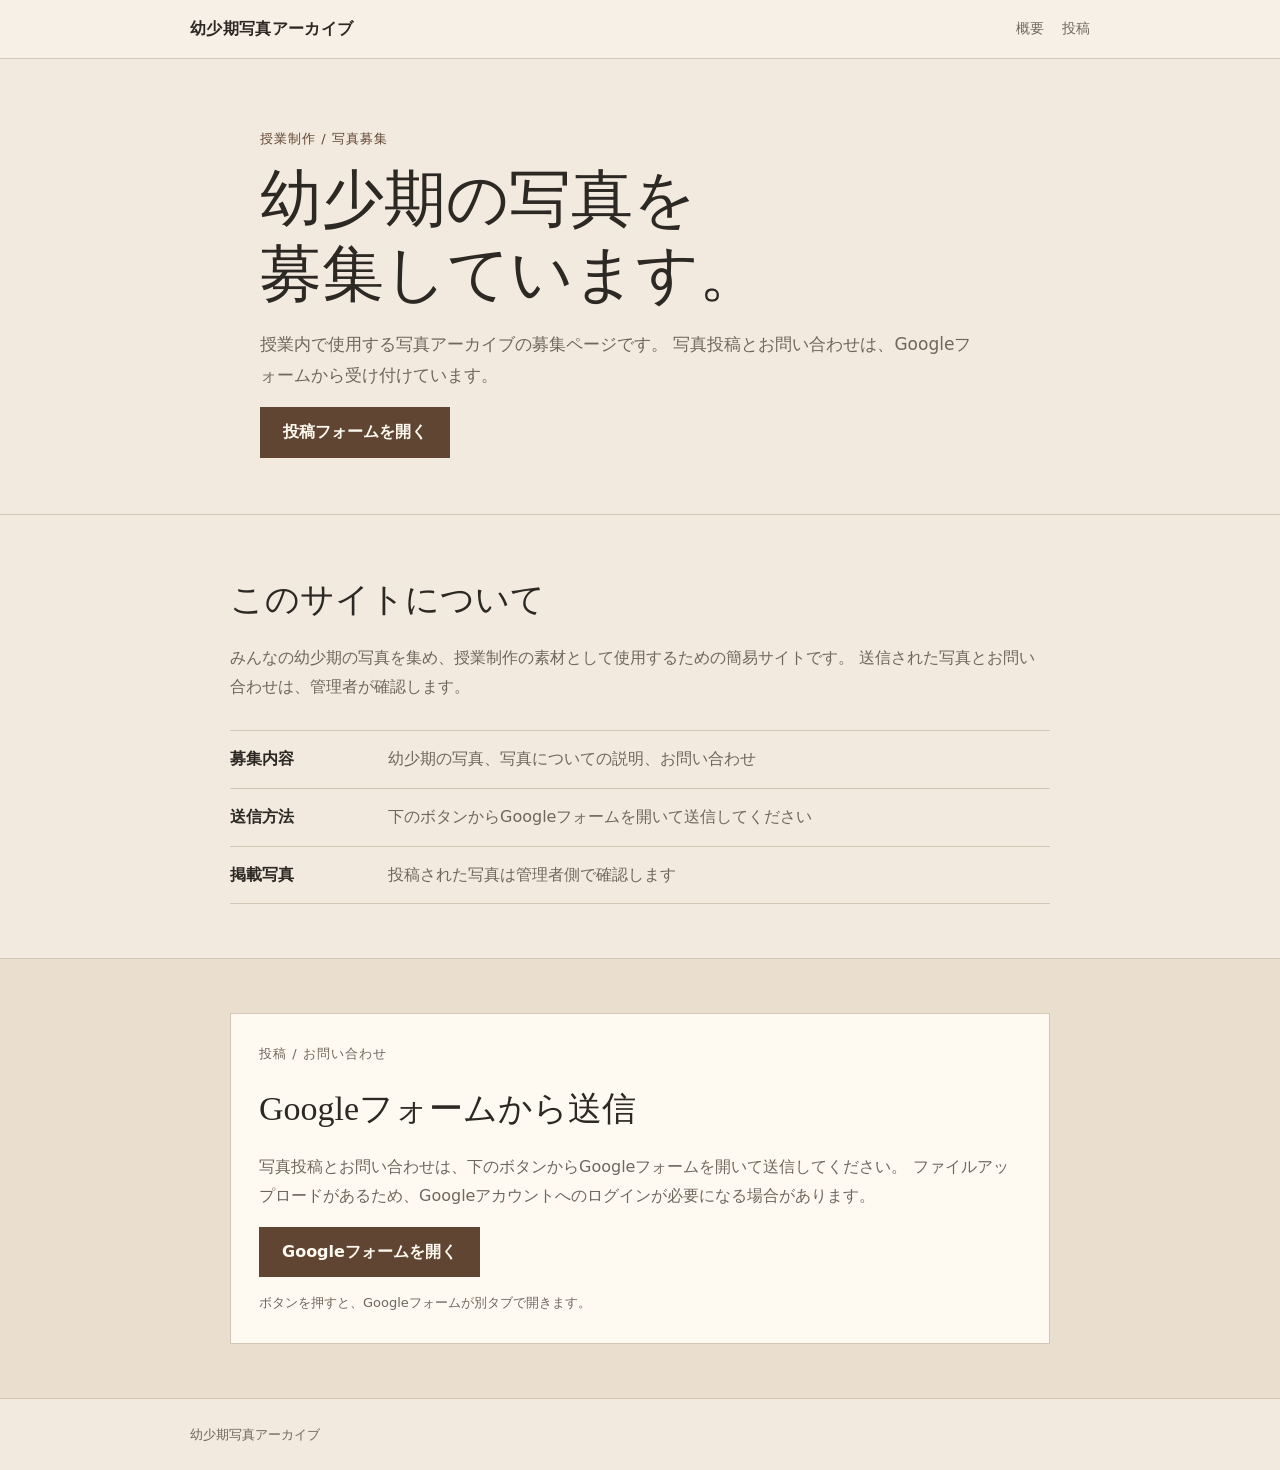
==== commit 1f70243e: "update" ====
--- a/index.html
+++ b/index.html
@@ -13,7 +13,6 @@
       <a class="site-title" href="#top">幼少期写真アーカイブ</a>
       <nav class="nav" aria-label="ページ内メニュー">
         <a href="#about">概要</a>
-        <a href="#gallery">写真</a>
         <a href="#post">投稿</a>
       </nav>
     </div>
@@ -26,7 +25,7 @@
         <h1>幼少期の写真を<br>募集しています。</h1>
         <p class="lead">
           授業内で使用する写真アーカイブの募集ページです。
-          写真の投稿とお問い合わせは、Googleフォームから受け付けています。
+          写真投稿とお問い合わせは、Googleフォームから受け付けています。
         </p>
         <a class="button" id="openFormTop" href="#post">投稿フォームを開く</a>
       </div>
@@ -37,7 +36,7 @@
         <h2>このサイトについて</h2>
         <p>
           みんなの幼少期の写真を集め、授業制作の素材として使用するための簡易サイトです。
-          送信された内容は確認したうえで扱います。
+          送信された写真とお問い合わせは、管理者が確認します。
         </p>
         <dl class="info-list">
           <div>
@@ -46,32 +45,20 @@
           </div>
           <div>
             <dt>送信方法</dt>
-            <dd>ページ下部のボタンからGoogleフォームを開いてください</dd>
+            <dd>下のボタンからGoogleフォームを開いて送信してください</dd>
+          </div>
+          <div>
+            <dt>掲載写真</dt>
+            <dd>投稿された写真は管理者側で確認します</dd>
           </div>
         </dl>
       </div>
     </section>
 
-    <section id="gallery" class="section gallery-section">
-      <div class="container">
-        <div class="section-head">
-          <h2>写真ギャラリー</h2>
-          <p>現在掲載している写真です。</p>
-        </div>
-        <div class="gallery" aria-label="幼少期写真ギャラリー">
-          <figure><img src="./assets/images/image1.jpg" alt="幼少期写真 1"><figcaption>image1</figcaption></figure>
-          <figure><img src="./assets/images/image2.jpg" alt="幼少期写真 2"><figcaption>image2</figcaption></figure>
-          <figure><img src="./assets/images/image3.jpg" alt="幼少期写真 3"><figcaption>image3</figcaption></figure>
-          <figure><img src="./assets/images/image4.jpg" alt="幼少期写真 4"><figcaption>image4</figcaption></figure>
-          <figure><img src="./assets/images/image5.jpg" alt="幼少期写真 5"><figcaption>image5</figcaption></figure>
-          <figure><img src="./assets/images/image6.jpg" alt="幼少期写真 6"><figcaption>image6</figcaption></figure>
-        </div>
-      </div>
-    </section>
-
-    <section id="post" class="section">
+    <section id="post" class="section post-section">
       <div class="container form-box">
-        <h2>写真投稿・お問い合わせ</h2>
+        <p class="small-label">投稿 / お問い合わせ</p>
+        <h2>Googleフォームから送信</h2>
         <p>
           写真投稿とお問い合わせは、下のボタンからGoogleフォームを開いて送信してください。
           ファイルアップロードがあるため、Googleアカウントへのログインが必要になる場合があります。
--- a/style.css
+++ b/style.css
@@ -1,11 +1,10 @@
 :root {
-  --bg: #f4efe6;
+  --bg: #f2eadf;
   --paper: #fffaf1;
-  --paper-dark: #e8ddcd;
-  --text: #2d2923;
-  --sub: #756b5f;
-  --line: #d4c7b5;
-  --accent: #6a4a32;
+  --text: #2c2823;
+  --sub: #70665b;
+  --line: #d4c6b5;
+  --accent: #604632;
 }
 
 * { box-sizing: border-box; }
@@ -18,19 +17,18 @@
   line-height: 1.8;
 }
 a { color: inherit; }
-img { display: block; max-width: 100%; }
 
 .container {
-  width: min(100% - 32px, 960px);
+  width: min(100% - 32px, 900px);
   margin: 0 auto;
 }
 
 .site-header {
   border-bottom: 1px solid var(--line);
-  background: #f7f2ea;
+  background: #f7f0e7;
 }
 .header-inner {
-  height: 60px;
+  min-height: 58px;
   display: flex;
   justify-content: space-between;
   align-items: center;
@@ -51,7 +49,7 @@
 .nav a:hover { text-decoration: underline; }
 
 .hero {
-  padding: 68px 0 54px;
+  padding: 68px 0 56px;
   border-bottom: 1px solid var(--line);
 }
 .hero-inner { max-width: 760px; }
@@ -59,19 +57,20 @@
   margin: 0 0 12px;
   color: var(--accent);
   font-size: 13px;
+  letter-spacing: .08em;
 }
 h1, h2, p { margin-top: 0; }
 h1 {
   margin-bottom: 18px;
   font-family: "Yu Mincho", "Hiragino Mincho ProN", serif;
-  font-size: clamp(38px, 7vw, 64px);
+  font-size: clamp(38px, 7vw, 62px);
   line-height: 1.2;
   font-weight: 500;
 }
 h2 {
   margin-bottom: 14px;
   font-family: "Yu Mincho", "Hiragino Mincho ProN", serif;
-  font-size: clamp(26px, 4vw, 36px);
+  font-size: clamp(26px, 4vw, 34px);
   font-weight: 500;
 }
 .lead {
@@ -111,40 +110,10 @@
 .info-list dt { font-weight: 700; }
 .info-list dd { margin: 0; color: var(--sub); }
 
-.gallery-section {
-  background: var(--paper-dark);
+.post-section {
+  background: #eadfce;
   border-top: 1px solid var(--line);
-  border-bottom: 1px solid var(--line);
 }
-.section-head {
-  margin-bottom: 22px;
-}
-.section-head p { margin-bottom: 0; color: var(--sub); }
-.gallery {
-  display: grid;
-  grid-template-columns: repeat(3, 1fr);
-  gap: 18px;
-}
-.gallery figure {
-  margin: 0;
-  padding: 10px 10px 14px;
-  background: var(--paper);
-  border: 1px solid var(--line);
-}
-.gallery img {
-  width: 100%;
-  aspect-ratio: 4 / 3;
-  object-fit: cover;
-  background: #ddd;
-  filter: sepia(.08) contrast(.98);
-}
-.gallery figcaption {
-  margin-top: 10px;
-  color: var(--sub);
-  font-size: 13px;
-  text-align: center;
-}
-
 .form-box {
   max-width: 820px;
   padding: 28px;
@@ -166,14 +135,17 @@
 .footer p { margin: 0; }
 
 @media (max-width: 720px) {
-  .header-inner { align-items: flex-start; height: auto; padding: 16px 0; flex-direction: column; }
+  .header-inner {
+    align-items: flex-start;
+    height: auto;
+    padding: 16px 0;
+    flex-direction: column;
+  }
   .nav { gap: 14px; }
   .hero { padding: 52px 0 42px; }
-  .gallery { grid-template-columns: repeat(2, 1fr); }
   .info-list div { grid-template-columns: 1fr; gap: 4px; }
 }
 
 @media (max-width: 480px) {
-  .gallery { grid-template-columns: 1fr; }
   .form-box { padding: 22px; }
 }
